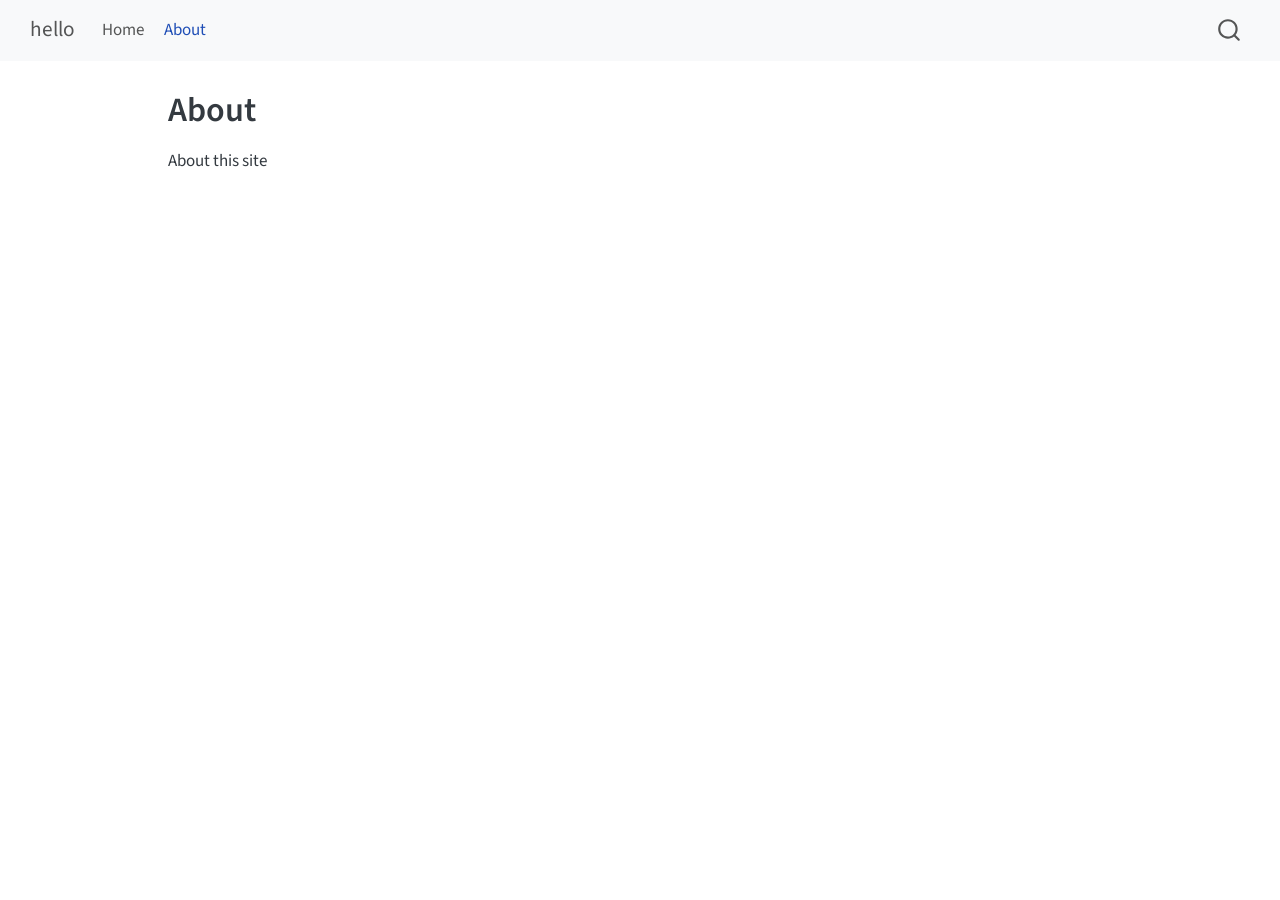
==== docs/about.html @ f2c4a2ad "Initial Quarto website" ====
<!DOCTYPE html>
<html xmlns="http://www.w3.org/1999/xhtml" lang="en" xml:lang="en"><head>

<meta charset="utf-8">
<meta name="generator" content="quarto-1.9.36">

<meta name="viewport" content="width=device-width, initial-scale=1.0, user-scalable=yes">


<title>About – hello</title>
<style>
/* Default styles provided by pandoc.
** See https://pandoc.org/MANUAL.html#variables-for-html for config info.
*/
code{white-space: pre-wrap;}
span.smallcaps{font-variant: small-caps;}
div.columns{display: flex; gap: min(4vw, 1.5em);}
div.column{flex: auto; overflow-x: auto;}
div.hanging-indent{margin-left: 1.5em; text-indent: -1.5em;}
ul.task-list{list-style: none;}
ul.task-list li input[type="checkbox"] {
  width: 0.8em;
  margin: 0 0.8em 0.2em -1em; /* quarto-specific, see https://github.com/quarto-dev/quarto-cli/issues/4556 */ 
  vertical-align: middle;
}
</style>


<script src="site_libs/quarto-nav/quarto-nav.js"></script>
<script src="site_libs/quarto-nav/headroom.min.js"></script>
<script src="site_libs/clipboard/clipboard.min.js"></script>
<script src="site_libs/quarto-search/autocomplete.umd.js"></script>
<script src="site_libs/quarto-search/fuse.min.js"></script>
<script src="site_libs/quarto-search/quarto-search.js"></script>
<meta name="quarto:offset" content="./">
<script src="site_libs/quarto-html/quarto.js" type="module"></script>
<script src="site_libs/quarto-html/tabsets/tabsets.js" type="module"></script>
<script src="site_libs/quarto-html/popper.min.js"></script>
<script src="site_libs/quarto-html/tippy.umd.min.js"></script>
<script src="site_libs/quarto-html/anchor.min.js"></script>
<link href="site_libs/quarto-html/tippy.css" rel="stylesheet">
<link href="site_libs/quarto-html/quarto-syntax-highlighting-845c23b38eaddc0f92fda52bfe77a8c8.css" rel="stylesheet" id="quarto-text-highlighting-styles">
<script src="site_libs/bootstrap/bootstrap.min.js"></script>
<link href="site_libs/bootstrap/bootstrap-icons.css" rel="stylesheet">
<link href="site_libs/bootstrap/bootstrap-158031087360bce0ff56dc785ce39e06.min.css" rel="stylesheet" append-hash="true" id="quarto-bootstrap" data-mode="light">
<script id="quarto-search-options" type="application/json">{
  "location": "navbar",
  "copy-button": false,
  "collapse-after": 3,
  "panel-placement": "end",
  "type": "overlay",
  "limit": 50,
  "keyboard-shortcut": [
    "f",
    "/",
    "s"
  ],
  "show-item-context": false,
  "language": {
    "search-no-results-text": "No results",
    "search-matching-documents-text": "matching documents",
    "search-copy-link-title": "Copy link to search",
    "search-hide-matches-text": "Hide additional matches",
    "search-more-match-text": "more match in this document",
    "search-more-matches-text": "more matches in this document",
    "search-clear-button-title": "Clear",
    "search-text-placeholder": "",
    "search-detached-cancel-button-title": "Cancel",
    "search-submit-button-title": "Submit",
    "search-label": "Search"
  }
}</script>


<link rel="stylesheet" href="styles.css">
</head>

<body class="nav-fixed quarto-light">

<div id="quarto-search-results"></div>
  <header id="quarto-header" class="headroom fixed-top">
    <nav class="navbar navbar-expand-lg " data-bs-theme="dark">
      <div class="navbar-container container-fluid">
      <div class="navbar-brand-container mx-auto">
    <a class="navbar-brand" href="./index.html">
    <span class="navbar-title">hello</span>
    </a>
  </div>
            <div id="quarto-search" class="" title="Search"></div>
          <button class="navbar-toggler" type="button" data-bs-toggle="collapse" data-bs-target="#navbarCollapse" aria-controls="navbarCollapse" role="menu" aria-expanded="false" aria-label="Toggle navigation" onclick="if (window.quartoToggleHeadroom) { window.quartoToggleHeadroom(); }">
  <span class="navbar-toggler-icon"></span>
</button>
          <div class="collapse navbar-collapse" id="navbarCollapse">
            <ul class="navbar-nav navbar-nav-scroll me-auto">
  <li class="nav-item">
    <a class="nav-link" href="./index.html"> 
<span class="menu-text">Home</span></a>
  </li>  
  <li class="nav-item">
    <a class="nav-link active" href="./about.html" aria-current="page"> 
<span class="menu-text">About</span></a>
  </li>  
</ul>
          </div> <!-- /navcollapse -->
            <div class="quarto-navbar-tools">
</div>
      </div> <!-- /container-fluid -->
    </nav>
</header>
<!-- content -->
<div id="quarto-content" class="quarto-container page-columns page-rows-contents page-layout-article page-navbar">
<!-- sidebar -->
<!-- margin-sidebar -->
    <div id="quarto-margin-sidebar" class="sidebar margin-sidebar zindex-bottom">
        
    </div>
<!-- main -->
<main class="content" id="quarto-document-content">

<header id="title-block-header" class="quarto-title-block default">
<div class="quarto-title">
<h1 class="title">About</h1>
</div>



<div class="quarto-title-meta">

    
  
    
  </div>
  


</header>


<p>About this site</p>



</main> <!-- /main -->
<script id="quarto-html-after-body" type="application/javascript">
  window.document.addEventListener("DOMContentLoaded", function (event) {
    const icon = "";
    const anchorJS = new window.AnchorJS();
    anchorJS.options = {
      placement: 'right',
      icon: icon
    };
    anchorJS.add('.anchored');
    const isCodeAnnotation = (el) => {
      for (const clz of el.classList) {
        if (clz.startsWith('code-annotation-')) {                     
          return true;
        }
      }
      return false;
    }
    const onCopySuccess = function(e) {
      // button target
      const button = e.trigger;
      // don't keep focus
      button.blur();
      // flash "checked"
      button.classList.add('code-copy-button-checked');
      var currentTitle = button.getAttribute("title");
      button.setAttribute("title", "Copied!");
      let tooltip;
      if (window.bootstrap) {
        button.setAttribute("data-bs-toggle", "tooltip");
        button.setAttribute("data-bs-placement", "left");
        button.setAttribute("data-bs-title", "Copied!");
        tooltip = new bootstrap.Tooltip(button, 
          { trigger: "manual", 
            customClass: "code-copy-button-tooltip",
            offset: [0, -8]});
        tooltip.show();    
      }
      setTimeout(function() {
        if (tooltip) {
          tooltip.hide();
          button.removeAttribute("data-bs-title");
          button.removeAttribute("data-bs-toggle");
          button.removeAttribute("data-bs-placement");
        }
        button.setAttribute("title", currentTitle);
        button.classList.remove('code-copy-button-checked');
      }, 1000);
      // clear code selection
      e.clearSelection();
    }
    const getTextToCopy = function(trigger) {
      const outerScaffold = trigger.parentElement.cloneNode(true);
      const codeEl = outerScaffold.querySelector('code');
      for (const childEl of codeEl.children) {
        if (isCodeAnnotation(childEl)) {
          childEl.remove();
        }
      }
      return codeEl.innerText;
    }
    const clipboard = new window.ClipboardJS('.code-copy-button:not([data-in-quarto-modal])', {
      text: getTextToCopy
    });
    clipboard.on('success', onCopySuccess);
    if (window.document.getElementById('quarto-embedded-source-code-modal')) {
      const clipboardModal = new window.ClipboardJS('.code-copy-button[data-in-quarto-modal]', {
        text: getTextToCopy,
        container: window.document.getElementById('quarto-embedded-source-code-modal')
      });
      clipboardModal.on('success', onCopySuccess);
    }
      var localhostRegex = new RegExp(/^(?:http|https):\/\/localhost\:?[0-9]*\//);
      var mailtoRegex = new RegExp(/^mailto:/);
        var filterRegex = new RegExp('/' + window.location.host + '/');
      var isInternal = (href) => {
          return filterRegex.test(href) || localhostRegex.test(href) || mailtoRegex.test(href);
      }
      // Inspect non-navigation links and adorn them if external
     var links = window.document.querySelectorAll('a[href]:not(.nav-link):not(.navbar-brand):not(.toc-action):not(.sidebar-link):not(.sidebar-item-toggle):not(.pagination-link):not(.no-external):not([aria-hidden]):not(.dropdown-item):not(.quarto-navigation-tool):not(.about-link)');
      for (var i=0; i<links.length; i++) {
        const link = links[i];
        if (!isInternal(link.href)) {
          // undo the damage that might have been done by quarto-nav.js in the case of
          // links that we want to consider external
          if (link.dataset.originalHref !== undefined) {
            link.href = link.dataset.originalHref;
          }
        }
      }
    function tippyHover(el, contentFn, onTriggerFn, onUntriggerFn) {
      const config = {
        allowHTML: true,
        maxWidth: 500,
        delay: 100,
        arrow: false,
        appendTo: function(el) {
            return el.parentElement;
        },
        interactive: true,
        interactiveBorder: 10,
        theme: 'quarto',
        placement: 'bottom-start',
      };
      if (contentFn) {
        config.content = contentFn;
      }
      if (onTriggerFn) {
        config.onTrigger = onTriggerFn;
      }
      if (onUntriggerFn) {
        config.onUntrigger = onUntriggerFn;
      }
      window.tippy(el, config); 
    }
    const noterefs = window.document.querySelectorAll('a[role="doc-noteref"]');
    for (var i=0; i<noterefs.length; i++) {
      const ref = noterefs[i];
      tippyHover(ref, function() {
        // use id or data attribute instead here
        let href = ref.getAttribute('data-footnote-href') || ref.getAttribute('href');
        try { href = new URL(href).hash; } catch {}
        const id = href.replace(/^#\/?/, "");
        const note = window.document.getElementById(id);
        if (note) {
          return note.innerHTML;
        } else {
          return "";
        }
      });
    }
    const xrefs = window.document.querySelectorAll('a.quarto-xref');
    const processXRef = (id, note) => {
      // Strip column container classes
      const stripColumnClz = (el) => {
        el.classList.remove("page-full", "page-columns");
        if (el.children) {
          for (const child of el.children) {
            stripColumnClz(child);
          }
        }
      }
      stripColumnClz(note)
      if (id === null || id.startsWith('sec-')) {
        // Special case sections, only their first couple elements
        const container = document.createElement("div");
        if (note.children && note.children.length > 2) {
          container.appendChild(note.children[0].cloneNode(true));
          for (let i = 1; i < note.children.length; i++) {
            const child = note.children[i];
            if (child.tagName === "P" && child.innerText === "") {
              continue;
            } else {
              container.appendChild(child.cloneNode(true));
              break;
            }
          }
          if (window.Quarto?.typesetMath) {
            window.Quarto.typesetMath(container);
          }
          return container.innerHTML
        } else {
          if (window.Quarto?.typesetMath) {
            window.Quarto.typesetMath(note);
          }
          return note.innerHTML;
        }
      } else {
        // Remove any anchor links if they are present
        const anchorLink = note.querySelector('a.anchorjs-link');
        if (anchorLink) {
          anchorLink.remove();
        }
        if (window.Quarto?.typesetMath) {
          window.Quarto.typesetMath(note);
        }
        if (note.classList.contains("callout")) {
          return note.outerHTML;
        } else {
          return note.innerHTML;
        }
      }
    }
    for (var i=0; i<xrefs.length; i++) {
      const xref = xrefs[i];
      tippyHover(xref, undefined, function(instance) {
        instance.disable();
        let url = xref.getAttribute('href');
        let hash = undefined; 
        if (url.startsWith('#')) {
          hash = url;
        } else {
          try { hash = new URL(url).hash; } catch {}
        }
        if (hash) {
          const id = hash.replace(/^#\/?/, "");
          const note = window.document.getElementById(id);
          if (note !== null) {
            try {
              const html = processXRef(id, note.cloneNode(true));
              instance.setContent(html);
            } finally {
              instance.enable();
              instance.show();
            }
          } else {
            // See if we can fetch this
            fetch(url.split('#')[0])
            .then(res => res.text())
            .then(html => {
              const parser = new DOMParser();
              const htmlDoc = parser.parseFromString(html, "text/html");
              const note = htmlDoc.getElementById(id);
              if (note !== null) {
                const html = processXRef(id, note);
                instance.setContent(html);
              } 
            }).finally(() => {
              instance.enable();
              instance.show();
            });
          }
        } else {
          // See if we can fetch a full url (with no hash to target)
          // This is a special case and we should probably do some content thinning / targeting
          fetch(url)
          .then(res => res.text())
          .then(html => {
            const parser = new DOMParser();
            const htmlDoc = parser.parseFromString(html, "text/html");
            const note = htmlDoc.querySelector('main.content');
            if (note !== null) {
              // This should only happen for chapter cross references
              // (since there is no id in the URL)
              // remove the first header
              if (note.children.length > 0 && note.children[0].tagName === "HEADER") {
                note.children[0].remove();
              }
              const html = processXRef(null, note);
              instance.setContent(html);
            } 
          }).finally(() => {
            instance.enable();
            instance.show();
          });
        }
      }, function(instance) {
      });
    }
        let selectedAnnoteEl;
        const selectorForAnnotation = ( cell, annotation) => {
          let cellAttr = 'data-code-cell="' + cell + '"';
          let lineAttr = 'data-code-annotation="' +  annotation + '"';
          const selector = 'span[' + cellAttr + '][' + lineAttr + ']';
          return selector;
        }
        const selectCodeLines = (annoteEl) => {
          const doc = window.document;
          const targetCell = annoteEl.getAttribute("data-target-cell");
          const targetAnnotation = annoteEl.getAttribute("data-target-annotation");
          const annoteSpan = window.document.querySelector(selectorForAnnotation(targetCell, targetAnnotation));
          const lines = annoteSpan.getAttribute("data-code-lines").split(",");
          const lineIds = lines.map((line) => {
            return targetCell + "-" + line;
          })
          let top = null;
          let height = null;
          let parent = null;
          if (lineIds.length > 0) {
              //compute the position of the single el (top and bottom and make a div)
              const el = window.document.getElementById(lineIds[0]);
              top = el.offsetTop;
              height = el.offsetHeight;
              parent = el.parentElement.parentElement;
            if (lineIds.length > 1) {
              const lastEl = window.document.getElementById(lineIds[lineIds.length - 1]);
              const bottom = lastEl.offsetTop + lastEl.offsetHeight;
              height = bottom - top;
            }
            if (top !== null && height !== null && parent !== null) {
              // cook up a div (if necessary) and position it 
              let div = window.document.getElementById("code-annotation-line-highlight");
              if (div === null) {
                div = window.document.createElement("div");
                div.setAttribute("id", "code-annotation-line-highlight");
                div.style.position = 'absolute';
                parent.appendChild(div);
              }
              div.style.top = top - 2 + "px";
              div.style.height = height + 4 + "px";
              div.style.left = 0;
              let gutterDiv = window.document.getElementById("code-annotation-line-highlight-gutter");
              if (gutterDiv === null) {
                gutterDiv = window.document.createElement("div");
                gutterDiv.setAttribute("id", "code-annotation-line-highlight-gutter");
                gutterDiv.style.position = 'absolute';
                const codeCell = window.document.getElementById(targetCell);
                const gutter = codeCell.querySelector('.code-annotation-gutter');
                gutter.appendChild(gutterDiv);
              }
              gutterDiv.style.top = top - 2 + "px";
              gutterDiv.style.height = height + 4 + "px";
            }
            selectedAnnoteEl = annoteEl;
          }
        };
        const unselectCodeLines = () => {
          const elementsIds = ["code-annotation-line-highlight", "code-annotation-line-highlight-gutter"];
          elementsIds.forEach((elId) => {
            const div = window.document.getElementById(elId);
            if (div) {
              div.remove();
            }
          });
          selectedAnnoteEl = undefined;
        };
          // Handle positioning of the toggle
      window.addEventListener(
        "resize",
        throttle(() => {
          elRect = undefined;
          if (selectedAnnoteEl) {
            selectCodeLines(selectedAnnoteEl);
          }
        }, 10)
      );
      function throttle(fn, ms) {
      let throttle = false;
      let timer;
        return (...args) => {
          if(!throttle) { // first call gets through
              fn.apply(this, args);
              throttle = true;
          } else { // all the others get throttled
              if(timer) clearTimeout(timer); // cancel #2
              timer = setTimeout(() => {
                fn.apply(this, args);
                timer = throttle = false;
              }, ms);
          }
        };
      }
        // Attach click handler to the DT
        const annoteDls = window.document.querySelectorAll('dt[data-target-cell]');
        for (const annoteDlNode of annoteDls) {
          annoteDlNode.addEventListener('click', (event) => {
            const clickedEl = event.target;
            if (clickedEl !== selectedAnnoteEl) {
              unselectCodeLines();
              const activeEl = window.document.querySelector('dt[data-target-cell].code-annotation-active');
              if (activeEl) {
                activeEl.classList.remove('code-annotation-active');
              }
              selectCodeLines(clickedEl);
              clickedEl.classList.add('code-annotation-active');
            } else {
              // Unselect the line
              unselectCodeLines();
              clickedEl.classList.remove('code-annotation-active');
            }
          });
        }
    const findCites = (el) => {
      const parentEl = el.parentElement;
      if (parentEl) {
        const cites = parentEl.dataset.cites;
        if (cites) {
          return {
            el,
            cites: cites.split(' ')
          };
        } else {
          return findCites(el.parentElement)
        }
      } else {
        return undefined;
      }
    };
    var bibliorefs = window.document.querySelectorAll('a[role="doc-biblioref"]');
    for (var i=0; i<bibliorefs.length; i++) {
      const ref = bibliorefs[i];
      const citeInfo = findCites(ref);
      if (citeInfo) {
        tippyHover(citeInfo.el, function() {
          var popup = window.document.createElement('div');
          citeInfo.cites.forEach(function(cite) {
            var citeDiv = window.document.createElement('div');
            citeDiv.classList.add('hanging-indent');
            citeDiv.classList.add('csl-entry');
            var biblioDiv = window.document.getElementById('ref-' + cite);
            if (biblioDiv) {
              citeDiv.innerHTML = biblioDiv.innerHTML;
            }
            popup.appendChild(citeDiv);
          });
          return popup.innerHTML;
        });
      }
    }
  });
  </script>
</div> <!-- /content -->




</body></html>
---- docs/site_libs/quarto-html/tippy.css ----
.tippy-box[data-animation=fade][data-state=hidden]{opacity:0}[data-tippy-root]{max-width:calc(100vw - 10px)}.tippy-box{position:relative;background-color:#333;color:#fff;border-radius:4px;font-size:14px;line-height:1.4;white-space:normal;outline:0;transition-property:transform,visibility,opacity}.tippy-box[data-placement^=top]>.tippy-arrow{bottom:0}.tippy-box[data-placement^=top]>.tippy-arrow:before{bottom:-7px;left:0;border-width:8px 8px 0;border-top-color:initial;transform-origin:center top}.tippy-box[data-placement^=bottom]>.tippy-arrow{top:0}.tippy-box[data-placement^=bottom]>.tippy-arrow:before{top:-7px;left:0;border-width:0 8px 8px;border-bottom-color:initial;transform-origin:center bottom}.tippy-box[data-placement^=left]>.tippy-arrow{right:0}.tippy-box[data-placement^=left]>.tippy-arrow:before{border-width:8px 0 8px 8px;border-left-color:initial;right:-7px;transform-origin:center left}.tippy-box[data-placement^=right]>.tippy-arrow{left:0}.tippy-box[data-placement^=right]>.tippy-arrow:before{left:-7px;border-width:8px 8px 8px 0;border-right-color:initial;transform-origin:center right}.tippy-box[data-inertia][data-state=visible]{transition-timing-function:cubic-bezier(.54,1.5,.38,1.11)}.tippy-arrow{width:16px;height:16px;color:#333}.tippy-arrow:before{content:"";position:absolute;border-color:transparent;border-style:solid}.tippy-content{position:relative;padding:5px 9px;z-index:1}
---- docs/site_libs/quarto-html/quarto-syntax-highlighting-845c23b38eaddc0f92fda52bfe77a8c8.css ----
/* quarto syntax highlight colors */
:root {
  --quarto-hl-ot-color: #003B4F;
  --quarto-hl-at-color: #657422;
  --quarto-hl-ss-color: #20794D;
  --quarto-hl-an-color: #5E5E5E;
  --quarto-hl-fu-color: #4758AB;
  --quarto-hl-st-color: #20794D;
  --quarto-hl-cf-color: #003B4F;
  --quarto-hl-op-color: #5E5E5E;
  --quarto-hl-er-color: #AD0000;
  --quarto-hl-bn-color: #AD0000;
  --quarto-hl-al-color: #AD0000;
  --quarto-hl-va-color: #111111;
  --quarto-hl-bu-color: inherit;
  --quarto-hl-ex-color: inherit;
  --quarto-hl-pp-color: #AD0000;
  --quarto-hl-in-color: #5E5E5E;
  --quarto-hl-vs-color: #20794D;
  --quarto-hl-wa-color: #5E5E5E;
  --quarto-hl-do-color: #5E5E5E;
  --quarto-hl-im-color: #00769E;
  --quarto-hl-ch-color: #20794D;
  --quarto-hl-dt-color: #AD0000;
  --quarto-hl-fl-color: #AD0000;
  --quarto-hl-co-color: #5E5E5E;
  --quarto-hl-cv-color: #5E5E5E;
  --quarto-hl-cn-color: #8f5902;
  --quarto-hl-sc-color: #5E5E5E;
  --quarto-hl-dv-color: #AD0000;
  --quarto-hl-kw-color: #003B4F;
}

/* other quarto variables */
:root {
  --quarto-font-monospace: SFMono-Regular, Menlo, Monaco, Consolas, "Liberation Mono", "Courier New", monospace;
}

/* syntax highlight based on Pandoc's rules */
pre > code.sourceCode > span {
  color: #003B4F;
}

code.sourceCode > span {
  color: #003B4F;
}

div.sourceCode,
div.sourceCode pre.sourceCode {
  color: #003B4F;
}

/* Normal */
code span {
  color: #003B4F;
}

/* Alert */
code span.al {
  color: #AD0000;
  font-style: inherit;
}

/* Annotation */
code span.an {
  color: #5E5E5E;
  font-style: inherit;
}

/* Attribute */
code span.at {
  color: #657422;
  font-style: inherit;
}

/* BaseN */
code span.bn {
  color: #AD0000;
  font-style: inherit;
}

/* BuiltIn */
code span.bu {
  font-style: inherit;
}

/* ControlFlow */
code span.cf {
  color: #003B4F;
  font-weight: bold;
  font-style: inherit;
}

/* Char */
code span.ch {
  color: #20794D;
  font-style: inherit;
}

/* Constant */
code span.cn {
  color: #8f5902;
  font-style: inherit;
}

/* Comment */
code span.co {
  color: #5E5E5E;
  font-style: inherit;
}

/* CommentVar */
code span.cv {
  color: #5E5E5E;
  font-style: italic;
}

/* Documentation */
code span.do {
  color: #5E5E5E;
  font-style: italic;
}

/* DataType */
code span.dt {
  color: #AD0000;
  font-style: inherit;
}

/* DecVal */
code span.dv {
  color: #AD0000;
  font-style: inherit;
}

/* Error */
code span.er {
  color: #AD0000;
  font-style: inherit;
}

/* Extension */
code span.ex {
  font-style: inherit;
}

/* Float */
code span.fl {
  color: #AD0000;
  font-style: inherit;
}

/* Function */
code span.fu {
  color: #4758AB;
  font-style: inherit;
}

/* Import */
code span.im {
  color: #00769E;
  font-style: inherit;
}

/* Information */
code span.in {
  color: #5E5E5E;
  font-style: inherit;
}

/* Keyword */
code span.kw {
  color: #003B4F;
  font-weight: bold;
  font-style: inherit;
}

/* Operator */
code span.op {
  color: #5E5E5E;
  font-style: inherit;
}

/* Other */
code span.ot {
  color: #003B4F;
  font-style: inherit;
}

/* Preprocessor */
code span.pp {
  color: #AD0000;
  font-style: inherit;
}

/* SpecialChar */
code span.sc {
  color: #5E5E5E;
  font-style: inherit;
}

/* SpecialString */
code span.ss {
  color: #20794D;
  font-style: inherit;
}

/* String */
code span.st {
  color: #20794D;
  font-style: inherit;
}

/* Variable */
code span.va {
  color: #111111;
  font-style: inherit;
}

/* VerbatimString */
code span.vs {
  color: #20794D;
  font-style: inherit;
}

/* Warning */
code span.wa {
  color: #5E5E5E;
  font-style: italic;
}

.prevent-inlining {
  content: "</";
}

/*# sourceMappingURL=ac89f0bb514bba72461919f78549e31c.css.map */
---- docs/styles.css ----
/* css styles */
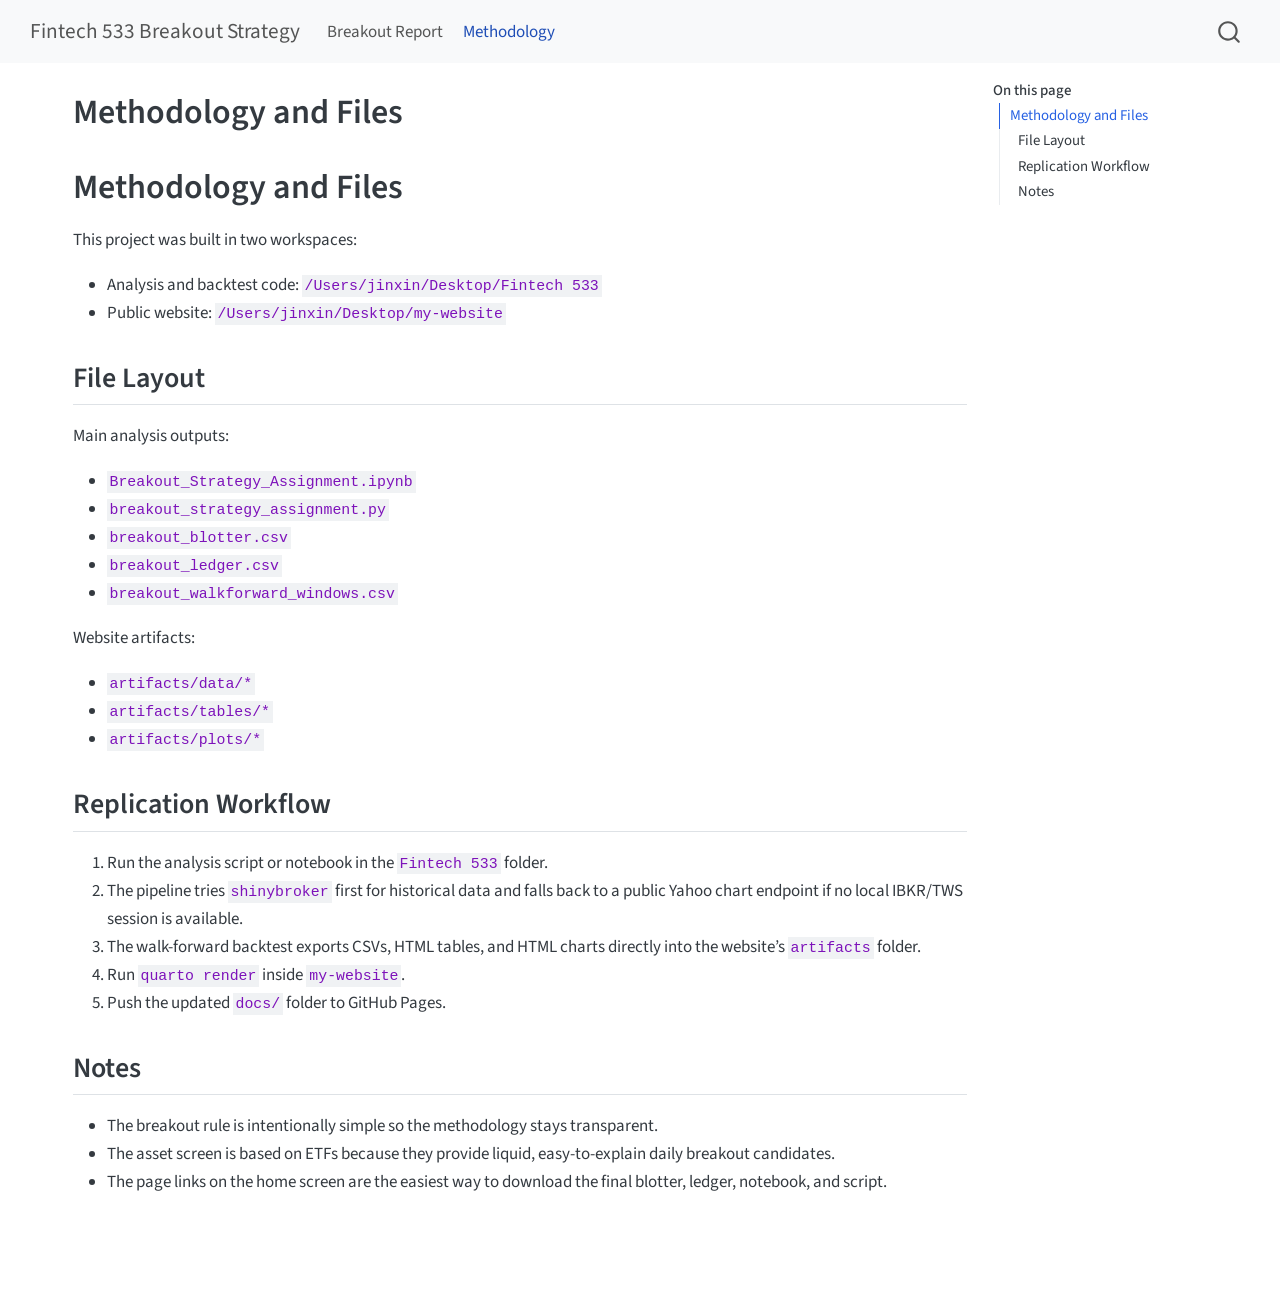
==== commit f6c780d8: "Add breakout strategy assignment site" ====
--- a/docs/about.html
+++ b/docs/about.html
@@ -7,7 +7,7 @@
 <meta name="viewport" content="width=device-width, initial-scale=1.0, user-scalable=yes">
 
 
-<title>About – hello</title>
+<title>Methodology and Files – Fintech 533 Breakout Strategy</title>
 <style>
 /* Default styles provided by pandoc.
 ** See https://pandoc.org/MANUAL.html#variables-for-html for config info.
@@ -83,7 +83,7 @@
       <div class="navbar-container container-fluid">
       <div class="navbar-brand-container mx-auto">
     <a class="navbar-brand" href="./index.html">
-    <span class="navbar-title">hello</span>
+    <span class="navbar-title">Fintech 533 Breakout Strategy</span>
     </a>
   </div>
             <div id="quarto-search" class="" title="Search"></div>
@@ -94,11 +94,11 @@
             <ul class="navbar-nav navbar-nav-scroll me-auto">
   <li class="nav-item">
     <a class="nav-link" href="./index.html"> 
-<span class="menu-text">Home</span></a>
+<span class="menu-text">Breakout Report</span></a>
   </li>  
   <li class="nav-item">
     <a class="nav-link active" href="./about.html" aria-current="page"> 
-<span class="menu-text">About</span></a>
+<span class="menu-text">Methodology</span></a>
   </li>  
 </ul>
           </div> <!-- /navcollapse -->
@@ -108,23 +108,34 @@
     </nav>
 </header>
 <!-- content -->
-<div id="quarto-content" class="quarto-container page-columns page-rows-contents page-layout-article page-navbar">
+<div id="quarto-content" class="quarto-container page-columns page-rows-contents page-layout-full page-navbar">
 <!-- sidebar -->
 <!-- margin-sidebar -->
-    <div id="quarto-margin-sidebar" class="sidebar margin-sidebar zindex-bottom">
-        
+    <div id="quarto-margin-sidebar" class="sidebar margin-sidebar">
+        <nav id="TOC" role="doc-toc" class="toc-active">
+    <h2 id="toc-title">On this page</h2>
+   
+  <ul>
+  <li><a href="#methodology-and-files" id="toc-methodology-and-files" class="nav-link active" data-scroll-target="#methodology-and-files">Methodology and Files</a>
+  <ul class="collapse">
+  <li><a href="#file-layout" id="toc-file-layout" class="nav-link" data-scroll-target="#file-layout">File Layout</a></li>
+  <li><a href="#replication-workflow" id="toc-replication-workflow" class="nav-link" data-scroll-target="#replication-workflow">Replication Workflow</a></li>
+  <li><a href="#notes" id="toc-notes" class="nav-link" data-scroll-target="#notes">Notes</a></li>
+  </ul></li>
+  </ul>
+</nav>
     </div>
 <!-- main -->
-<main class="content" id="quarto-document-content">
+<main class="content column-page-left" id="quarto-document-content">
 
 <header id="title-block-header" class="quarto-title-block default">
 <div class="quarto-title">
-<h1 class="title">About</h1>
+<h1 class="title">Methodology and Files</h1>
 </div>
 
 
 
-<div class="quarto-title-meta">
+<div class="quarto-title-meta column-page-left">
 
     
   
@@ -136,9 +147,51 @@
 </header>
 
 
-<p>About this site</p>
-
-
+<section id="methodology-and-files" class="level1">
+<h1>Methodology and Files</h1>
+<p>This project was built in two workspaces:</p>
+<ul>
+<li>Analysis and backtest code: <code>/Users/jinxin/Desktop/Fintech 533</code></li>
+<li>Public website: <code>/Users/jinxin/Desktop/my-website</code></li>
+</ul>
+<section id="file-layout" class="level2">
+<h2 class="anchored" data-anchor-id="file-layout">File Layout</h2>
+<p>Main analysis outputs:</p>
+<ul>
+<li><code>Breakout_Strategy_Assignment.ipynb</code></li>
+<li><code>breakout_strategy_assignment.py</code></li>
+<li><code>breakout_blotter.csv</code></li>
+<li><code>breakout_ledger.csv</code></li>
+<li><code>breakout_walkforward_windows.csv</code></li>
+</ul>
+<p>Website artifacts:</p>
+<ul>
+<li><code>artifacts/data/*</code></li>
+<li><code>artifacts/tables/*</code></li>
+<li><code>artifacts/plots/*</code></li>
+</ul>
+</section>
+<section id="replication-workflow" class="level2">
+<h2 class="anchored" data-anchor-id="replication-workflow">Replication Workflow</h2>
+<ol type="1">
+<li>Run the analysis script or notebook in the <code>Fintech 533</code> folder.</li>
+<li>The pipeline tries <code>shinybroker</code> first for historical data and falls back to a public Yahoo chart endpoint if no local IBKR/TWS session is available.</li>
+<li>The walk-forward backtest exports CSVs, HTML tables, and HTML charts directly into the website’s <code>artifacts</code> folder.</li>
+<li>Run <code>quarto render</code> inside <code>my-website</code>.</li>
+<li>Push the updated <code>docs/</code> folder to GitHub Pages.</li>
+</ol>
+</section>
+<section id="notes" class="level2">
+<h2 class="anchored" data-anchor-id="notes">Notes</h2>
+<ul>
+<li>The breakout rule is intentionally simple so the methodology stays transparent.</li>
+<li>The asset screen is based on ETFs because they provide liquid, easy-to-explain daily breakout candidates.</li>
+<li>The page links on the home screen are the easiest way to download the final blotter, ledger, notebook, and script.</li>
+</ul>
+
+
+</section>
+</section>
 
 </main> <!-- /main -->
 <script id="quarto-html-after-body" type="application/javascript">
--- a/docs/styles.css
+++ b/docs/styles.css
@@ -1 +1,29 @@
-/* css styles */
+body {
+  line-height: 1.65;
+}
+
+.artifact-card {
+  margin: 1rem 0 1.5rem 0;
+  padding: 1rem;
+  border: 1px solid #d6d9de;
+  border-radius: 14px;
+  background: #ffffff;
+  box-shadow: 0 6px 18px rgba(15, 23, 42, 0.06);
+}
+
+.artifact-card h3 {
+  margin-top: 0;
+  margin-bottom: 0.75rem;
+}
+
+iframe {
+  border: 1px solid #d6d9de;
+  border-radius: 14px;
+  background: #ffffff;
+  box-shadow: 0 6px 18px rgba(15, 23, 42, 0.06);
+  margin-bottom: 1.25rem;
+}
+
+table {
+  font-size: 0.92rem;
+}
